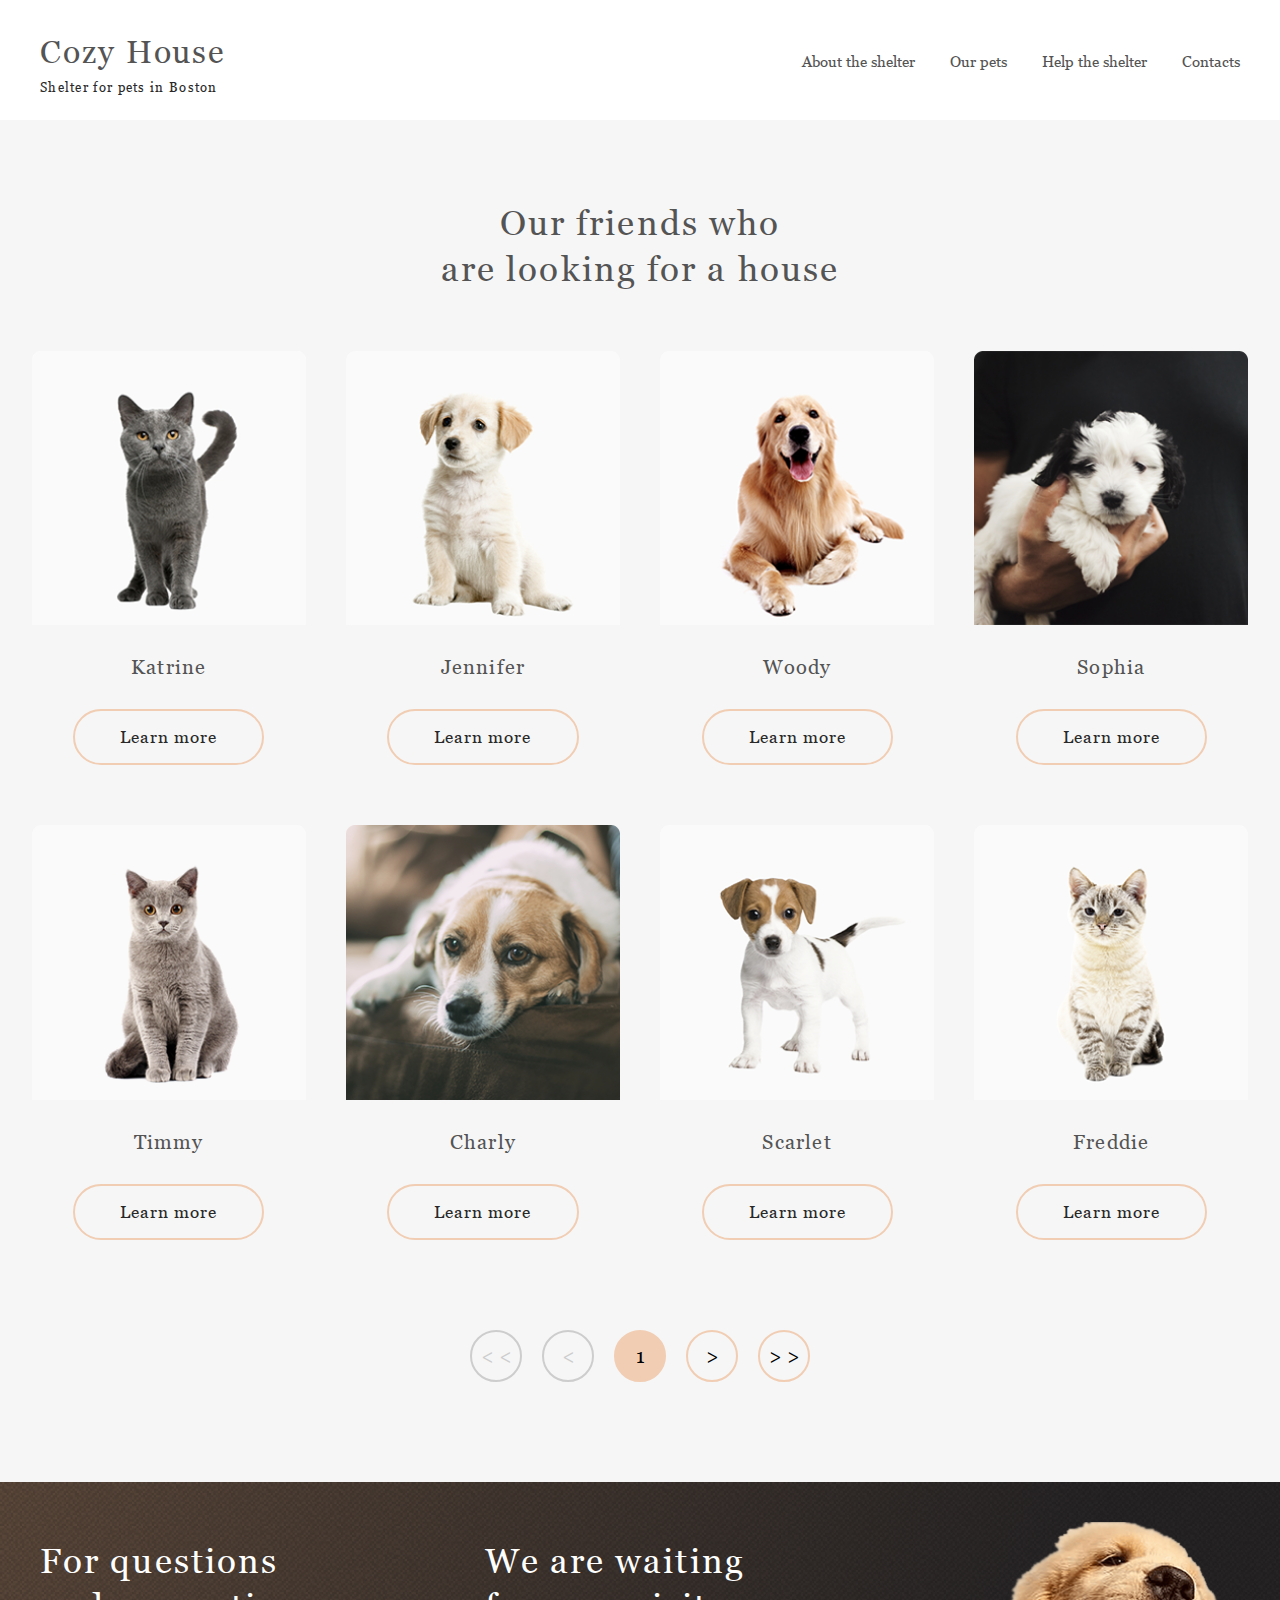
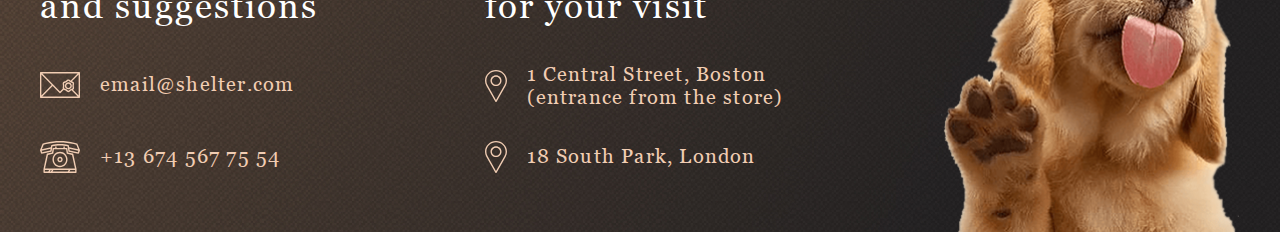
==== pets.html @ d8ec3523 "init first" ====
<!DOCTYPE html>
<html lang="en">

<head>
    <meta charset="UTF-8">
    <meta name="viewport" content="width=device-width, initial-scale=1.0">
    <link href="./styles/normalize.css" rel="stylesheet">
    <link href="./styles/theme.css" rel="stylesheet">
    <link href="./styles/global.css" rel="stylesheet">
    <link href="./font-faces.css" rel="stylesheet">
    <link href="./styles/breakpoints.css" rel="stylesheet">
    <link href="./index.css" rel="stylesheet">
    <link href="./styles/common.css" rel="stylesheet">
    <link href="./pets.css" rel="stylesheet">
    <title>Shelter</title>
</head>
<body>
    <div class="wrapper">
        <header class="header">
            <div class="header__container">
                <div class="header__logo">
                    <p class="header__logo-title header__logo-title-dark">
                        Cozy House
                    </p>
                    <p class="header__logo-subtitle header__logo-subtitle-dark">
                        Shelter for pets in Boston
                    </p>
                </div>
                <nav class="header__navigation">
                    <ul class="header__list">
                        <li class="header__list-item">
                            <a href="#" class="header__link header__link-dark">About the shelter</a>
                        </li>
                        <li class="header__list-item">
                            <a href="#" class="header__link header__link-dark">Our pets</a>
                        </li>
                        <li class="header__list-item">
                            <a href="#" class="header__link header__link-dark">Help the shelter</a>
                        </li>
                        <li class="header__list-item">
                            <a href="#" class="header__link header__link-dark">Contacts</a>
                        </li>
                    </ul>
                </nav>


                <div class="burger">
                    <div class="burger__btn">
                        <span class="burger__line burger__line-black"></span>
                        <span class="burger__line burger__line-black"></span>
                        <span class="burger__line burger__line-black"></span>
                    </div>
<!--
    <div class="burger__content">
        <ul class="burger__list">
                            <li class="burger__item">
                                <a href="#" class="burger__link">About the shelter</a>
                            </li>
                            <li class="burger__item">
                                <a href="#" class="burger__link">Our pets</a>
                            </li>
                            <li class="burger__item">
                                <a href="#" class="burger__link">Help the shelter</a>
                            </li>
                            <li class="burger__item">
                                <a href="#" class="burger__link">Contacts</a>
                            </li>
                        </ul>
                    </div>
                    -->


                </div>

            </div>
        </header>
        <main class="content">
            <section class="pets">
                <div class="pets__container">
                    <h2 class="pets__title title">
                        Our friends who <br />
                        are looking for a house
                    </h2>


                    <div class="pets__slider">

                        <div class="pets__carousel">

                            <div class="pet__item">
                                <div class="pet__card-item">
                                    <img src="./assets/pets-katrine.png" alt="kathrene" class="pet__card-image">
                                    <div class="pet__card__content">
                                        <p class="pet__title">
                                            Katrine
                                        </p>
                                        <button class="pet__btn btn transparent-btn">
                                            Learn more
                                        </button>
                                    </div>
                                </div>



                                <div class="pet__card-item">
                                    <img src="./assets/pets-jennifer.png" alt="kathrene" class="pet__card-image">
                                    <div class="pet__card__content">
                                        <p class="pet__title">
                                            Jennifer
                                        </p>
                                        <button class="pet__btn btn transparent-btn">
                                            Learn more
                                        </button>
                                    </div>
                                </div>




                                <div class="pet__card-item">
                                    <img src="./assets/pets-woody.png" alt="kathrene" class="pet__card-image">
                                    <div class="pet__card__content">
                                        <p class="pet__title">
                                            Woody
                                        </p>
                                        <button class="pet__btn btn transparent-btn">
                                            Learn more
                                        </button>
                                    </div>
                                </div>

                                <div class="pet__card-item">
                                    <img src="./assets/sofia.png" alt="kathrene" class="pet__card-image">
                                    <div class="pet__card__content">
                                        <p class="pet__title">
                                            Sophia
                                        </p>
                                        <button class="pet__btn btn transparent-btn">
                                            Learn more
                                        </button>
                                    </div>
                                </div>




                                <div class="pet__card-item">
                                    <img src="./assets/pets-timmy.png" alt="kathrene" class="pet__card-image">
                                    <div class="pet__card__content">
                                        <p class="pet__title">
                                            Timmy
                                        </p>
                                        <button class="pet__btn btn transparent-btn">
                                            Learn more
                                        </button>
                                    </div>
                                </div>







                                <div class="pet__card-item">
                                    <img src="./assets/pets-charly.png" alt="kathrene" class="pet__card-image">
                                    <div class="pet__card__content">
                                        <p class="pet__title">
                                            Charly
                                        </p>
                                        <button class="pet__btn btn transparent-btn">
                                            Learn more
                                        </button>
                                    </div>
                                </div>

                                <div class="pet__card-item">
                                    <img src="./assets/pets-scarlet.png" alt="kathrene" class="pet__card-image">
                                    <div class="pet__card__content">
                                        <p class="pet__title">
                                            Scarlet
                                        </p>
                                        <button class="pet__btn btn transparent-btn">
                                            Learn more
                                        </button>
                                    </div>
                                </div>
                                <div class="pet__card-item">
                                    <img src="./assets/cat.png" alt="kathrene" class="pet__card-image">
                                    <div class="pet__card__content">
                                        <p class="pet__title">
                                            Freddie
                                        </p>
                                        <button class="pet__btn btn transparent-btn">
                                            Learn more
                                        </button>
                                    </div>
                                </div>


                            </div>
                        </div>
                     
                    <div class="pets__btns">
                        <button class="pet__btn round-btn dot">&#x3C; &#x3C;</button>
                        <button class="pet__btn round-btn dot">&#x3C;</button>
                        <button class="pet__btn round-btn dot">1</button>
                        <button class="pet__btn round-btn dot">&#x3E;</button>
                        <button class="pet__btn round-btn dot">&#x3E; &#x3E;</button>
                    </div>
                    </div>
                </div>
            </section>

        </main>
        <footer class="footer">
            <div class="footer__container">
                <div class="footer__item">
                    <h3 class="footer__item-title">
                        For questions and suggestions
                    </h3>
                    <div class="footer__item-point point-1">
                        <img class="footer__item-icon" src="./assets/icons/icon-email.svg" alt="footer-icon" />
                        <p class="footer__item-text">
                            email@shelter.com
                        </p>
                    </div>
                    <div class="footer__item-point point-2">
                        <img class="footer__item-icon" src="./assets/icons/icon-phone.svg" alt="footer-icon" />
                        <p class="footer__item-text">
                            +13 674 567 75 54
                        </p>
                    </div>
                </div>


                <div class="footer__item">
                    <h3 class="footer__item-title">
                        We are waiting for your visit
                    </h3>
                    <div class="footer__item-point point-3">
                        <img class="footer__item-icon" src="./assets/icons/icon-marker.svg" alt="footer-icon" />
                        <p class="footer__item-text">
                            1 Central Street, Boston <br /> (entrance from the store)
                        </p>
                    </div>
                    <div class="footer__item-point point-4">
                        <img class="footer__item-icon" src="./assets/icons/icon-marker.svg" alt="footer-icon" />
                        <p class="footer__item-text">
                            18 South Park, London
                        </p>
                    </div>
                </div>


                <img src="./assets/footer-puppy.png" alt="puppy" class="footer__image">
            </div>

        </footer>

    </div>


</body>

</html>
---- styles/theme.css ----
:root {
    --white: #FFFFFF;
  
}
---- styles/global.css ----
body {
       font-family: 'GeorgiaR', sans-serif;
       background-color: var(--white);
       font-size: 15px;
     
}
.wrapper {
    min-height: 100vh;
    overflow: hidden;
     display: flex;
     flex-direction: column;
}

.content {
    flex: 1 1 auto;
}


[class*="__container"] {
  max-width: 1280px;
    margin: 0 auto;
    padding: 0 40px;
    
}
---- font-faces.css ----
@font-face {
   /* font-family: 'MyCustomFont'; */
   font-family: 'GeorgiaR';
    src: url('fonts/ofont.ru_Georgia.ttf') format('truetype');
    font-weight: Regular;
    font-style: normal;
}
@font-face {
    font-family: 'ArialR';
    src: url('fonts/ofont.ru_Georgia.ttf') format('truetype');
    font-weight: Regular;
    font-style: normal;
}

@font-face {
    font-family: 'GeorgiaB';
    src: url('fonts/ofont.ru_GeorgiaBold.ttf') format('truetype');
    font-weight: Bold;
    font-style: normal;
}
@font-face {
    font-family: 'GeorgiaI';
    src: url('fonts/ofont.ru_GeorgiaItalic.ttf') format('truetype');
    font-weight: Italic;
    font-style: normal;
}
@font-face {
    font-family: 'ArialR';
    src: url('fonts/ofont.ru_AriaII.ttf') format('truetype');
    font-weight: Regular;
    font-style: normal;
}

/*
body {
    font-family: 'MyCustomFont', sans-serif;
}
    */
---- styles/breakpoints.css ----
@media screen and (max-width: 768px) {


    .need__container {
        display: flex;
        flex-direction: column;
        row-gap: 100px;
    }




    .need__content {
        padding: 150px 0px 0px 0px;
        margin: 0 auto;

    }

    .need__btn {
        margin: 0 auto;
    }



    .need__about {

        margin-bottom: 0px;
    }

    .need__image {
        margin-top: 0%;
    }


    /*
    .need__title {}

    .need__about {
        font-weight: 400;
        font-size: 15px;
        line-height: 160%;
        color: #cdcdcd;
    }
 */



    [class*="__container"] {


        max-width: 100%;
        margin: 0 auto;
        padding: 0 30px;
    }

}



@media screen and (max-width: 375px) {
    [class*="__container"] {
        max-width: 100%;
        margin: 0 auto;
        padding: 0 20px;
    }




    .need__title {
        font-weight: 400;
        font-size: 25px;
        line-height: 130%;
        letter-spacing: 0.06em;
        text-align: center;
        color: #fff;
    }

    .need__about {
        font-weight: 400;
        font-size: 15px;
        line-height: 160%;
        text-align: center;
        color: #cdcdcd;
    }
}
---- index.css ----
html {
    scroll-behavior: smooth;
}

.header {
    position: absolute;
    top: 0;
    left: 0;
    width: 100%;

}

.header__container {
    height: 95px;
    display: flex;
    justify-content: space-between;
    align-items: center;
    position: relative;

}


.header__logo {
    margin-top: auto;
}

.header__logo-title {
    font-family: 'GeorgiaR';
    font-weight: 400;
    font-size: 32px;
    line-height: 110%;
    letter-spacing: 0.06em;
    color: #f1cdb3;
    white-space: nowrap;
}

.header__logo-subtitle {
    font-weight: 400;
    font-size: 13px;
    letter-spacing: 0.1em;
    color: #fff;
    font-family: 'GeorgiaR';
    margin-top: 10px;
    white-space: nowrap;
}

.header__list {
    display: flex;
    column-gap: 35px;
    padding: 46px 0px 20px 0px;
}

.header__link {
    font-family: 'GeorgiaR';
    font-weight: 400;
    font-size: 15px;
    line-height: 160%;
    color: #cdcdcd;
    transition: 0.4s ease-in-out;
}

.header__link:hover {
    text-decoration: underline;


    font-weight: 400;
    font-size: 15px;
    line-height: 160%;
    color: #fafafa;
    text-decoration-color: #f1cdb3;
}

.burger {
    display: none;


}

@media screen and (max-width: 700px) {

    .header__navigation {
        display: none;
    }

    .burger {
        display: block;

    }
}


.burger__btn {
    display: flex;
    flex-direction: column;
    row-gap: 9px;
    width: 30px;
    height: 22px;
    cursor: pointer;
    margin-top: 19px;
}

.burger__line {
    border: 1px solid #f1cdb3;
    width: 30px;

}

.burger__content {
    overflow: hidden;
    width: 320px;
    background-color: #292929;
    height: 100vh;
    position: absolute;
    top: 0;
    right: 0;
    z-index: -1;
    transition: 0.5s ease-in-out;
    transform: translateX(200%);
}



.burger__list {
    display: flex;
    flex-direction: column;
    row-gap: 40px;
    justify-content: center;
    align-items: center;
    height: 100%;
}

.burger__item {
    font-weight: 400;
    font-size: 32px;
    line-height: 160%;
}

.burger__link {
    text-decoration: none;
    color: #cdcdcd;
}
.burger__line-black {
border: 1px solid #000;
}
/*=========================================*/
.need {
    width: 100%;
    height: auto;
    background-image: url(./assets/Start\ screen.jpg);
    background-size: cover;
}

.need__container {
    display: flex;
    justify-content: space-between;
}

.need__background {
    position: absolute;
    top: 0;
    left: 0;
    width: 100%;
    height: 908px;
    z-index: -1;
}

.need__content {
    padding: 343px 0px 243px 0px;

}

.need__image {
    margin-top: auto;
    max-width: 698px;
    object-fit: contain;

    width: 59.5%;
}

@media screen and (max-width: 768px) {
    .need__content {
        padding: 150px 0px 0px 0px;
        margin: 0 auto;

    }


    .need__image {
        width: 80%;
        margin-left: auto;
    }




}

.need__btn {}



.need__title {
    font-weight: 400;
    font-size: 44px;
    line-height: 130%;
    color: #fff;

    max-width: 310px;
    margin-bottom: 42px;
}

.need__about {
    font-weight: 400;
    font-size: 15px;
    line-height: 160%;
    color: #cdcdcd;

    max-width: 460px;
    margin-bottom: 42px;
}




@media screen and (max-width: 375px) {
    [class*="__container"] {
        max-width: 100%;
        margin: 0 auto;
        padding: 0 10px;
    }




    .need__title {
        font-weight: 400;
        font-size: 25px;
        line-height: 130%;
        letter-spacing: 0.06em;
        text-align: center;
        color: #fff;
        max-width: 80%;
        margin: 0 auto;

    }

    .need__about {
        font-weight: 400;
        font-size: 15px;
        line-height: 160%;
        text-align: center;
        color: #cdcdcd;
        max-width: 100%;
        margin-top: 42px;
    }

    .need__image {
        width: 87%;
    }

    .burger__btn {
        margin-right: 10px;
        margin-top: 30px;
    }

    .header__logo {
        margin-left: 10px;
    }
}



.shelter {
    padding: 80px 0px 100px 0px;
}

.shelter__container {
    display: flex;
    justify-content: center;
    column-gap: 125px;

}

.shelter__pets {
    object-fit: contain;

    width: 25%;
}

@media screen and (max-width: 768px) {
    .shelter__container {
        flex-direction: column-reverse;
        align-items: center;
        column-gap: 0px;
    }

    .shelter__pets {
        margin-top: 80px;
        width: 43%;
    }
}

.shelter__content {
    display: flex;
    flex-direction: column;
    row-gap: 25px;

}

.shelter__title {
    padding-top: 14px;
}

.shelter__about {
    max-width: 430px;
    font-family: 'Arial', sans-serif;
    font-weight: 400;
    font-size: 15px;
    line-height: 160%;
    color: #4c4c4c;
}

@media screen and (max-width: 375px) {

    .shelter {
        padding: 28px 0px 42px 0px;
    }


    .shelter__pets {
        width: 86%;
        margin-top: 42px;
    }

    .shelter__content {
        row-gap: 0px;
    }

    .shelter__title {
        margin-bottom: 25px;


    }

    .shelter__about:not(:last-child) {
        margin-bottom: 22px;
    }

    .shelter__about {
        padding: 0 15px;
        text-align: justify;
    }
}







.friends {
    padding: 80px 0px 100px 0;
    background: #f6f6f6;

}

.friends__container {
    display: flex;
    flex-direction: column;
    row-gap: 60px;
    justify-content: center;

    align-items: space-between;
    

}

.friends__title {
    font-size: 35px;
    line-height: 130%;
    letter-spacing: 0.06em;
    text-align: center;
    color: #545454;


}

@media screen and (max-width: 375px) {
    .friends__title {
        margin-bottom: 42px;
    }
}

.friends__slider {
    display: flex;
    align-items: center;
    column-gap: 52px;
    justify-content: space-between;
 
    

}

.friends__slider-inner {
    display: flex;
    column-gap: 90px;
    justify-content: center;

}

@media screen and (max-width: 950px) {
    .friends__slider {
        column-gap: 12px;
    }

    .friends__slider-inner {
        column-gap: 40px;
        justify-content: space-between;
        width: 100%;
    }
}

@media screen and (max-width: 768px) {
    .friends__slider-inner {
        display: flex;
        flex-direction: column;
    }
}

.friends__btn {
    align-self: center;
 /*   margin-bottom: 100px;  */
}

@media screen and (max-width: 505px) {




    .friends {
        padding: 42px 0px 42px 0;


    }

    .friends__slider {

        flex-wrap: wrap;

    }

    .friends__slider-inner {
        order: 1;
        width: 100%;
        max-width: 100%;
        position: relative;
        bottom: 30px;
    }

    .slider__btn {
        order: 2;
        margin-bottom: 20px;
        /*   margin-left: 45px;
    margin-right: 45px;

    */
        margin-left: auto;
        margin-right: auto;
    }


    .friends__container {

        row-gap: 42px;


    }
 
}

/*=================================*/

.help {
    padding: 80px 0px 100px 0px;
    background-color: #fff;
}

.help__title {
    text-align: center;
    margin-bottom: 60px;
}

.help__cards {
    display: flex;
    flex-wrap: wrap;
    column-gap: 120px;
    row-gap: 55px;
    justify-content: center;
    max-width: 1126px;
    margin: 0 auto;


}

@media screen and (max-width: 768px) {
    .help__cards {
        display: grid;
        column-gap: 0;
        grid-template-columns: repeat(3, 1fr);
    }
}

@media screen and (max-width: 505px) {
    .help__cards {
        display: grid;
        column-gap: 0;
        grid-template-columns: repeat(2, 1fr);
    }
}

.help__card {
    text-align: center;

}

.help__card-title {
    font-weight: 400;
    font-size: 20px;
    line-height: 115%;
    letter-spacing: 0.06em;

    color: #545454;

}

.help__card-img {
    text-align: center;
    margin-bottom: 30px;
}




@media screen and (max-width: 375px) {
    .help__card-title {
        font-size: 15px;
        white-space: nowrap;
    }


    .help__card-img {
        text-align: center;
        margin-bottom: 20px;
        /*  width: 35%;
    max-height: 50px; */
        width: 50px;
        height: 50px;
        object-fit: contain;
    }

    .help__title {
        margin-bottom: 42px;
    }



    .help {
        padding: 42px 0px 42px 0px;

    }


    .help__cards {
        row-gap: 30px;
    }
}



/*===============================================================*/

.donation {


    background-color: #F6F6F6;
    padding: 80px 0px 100px 0px;
    /*  
    */

}

.donation__container {
    display: flex;
    justify-content: center;
    column-gap: 30px;

}

.donation__btn {
    padding: 10px 15px;
    border-radius: 9px;
    background-color: #F1CDB3;
    align-self: flex-start;
    display: flex;
    column-gap: 15px;
    cursor: pointer;

}

.donation__number {
    font-weight: 400;
    font-size: 20px;
    line-height: 115%;
    letter-spacing: 0.06em;
    color: #545454;
}

.donation__about {
    font-family: 'Arial';
    font-style: italic;
    font-weight: 400;
    font-size: 12px;
    line-height: 150%;
    color: #b2b2b2;
    max-width: 380px;
}

.donation__content {
    display: flex;
    flex-direction: column;
    row-gap: 20px;
}

.donation__image {
    object-fit: contain;
}


@media screen and (max-width: 768px) {
    .donation__container {
        flex-direction: column-reverse;
        align-items: center;
    }

    .donation__image {
        margin-top: 60px;
    }
}






@media screen and (max-width: 400px) {
    .donation__number {
        font-size: 15px;
    }

    .donation__title,
    .donation__subtitle {
        text-align: center;
    }

    .donation__about {
        text-align: justify;
    }

    .donation__subtitle {
        white-space: nowrap;
    }

    .donation {

        padding: 42px 0px 42px 0;
    }

    .donation__btn {
        margin: 0 auto;
    }

    .donation__image {
        margin-top: 42px;
        width: 90%;
    }
}

/*===================================================*/
.footer {
    width: 100%;
    height: auto;
    background-image: url(./assets/Start\ screen.jpg);
    background-size: cover;
}

.footer__container {

    display: flex;
    justify-content: space-between;
    min-height: 350px;
    /*  column-gap: 60px; */
    column-gap: 10px;
}

.footer__item {
    padding: 56px 0px 0px 0px;

    display: flex;
    flex-direction: column;
    /*   row-gap: 40px; */
}

.footer__item-title {
    font-weight: 400;
    font-size: 35px;
    line-height: 130%;
    letter-spacing: 0.06em;
    color: #fff;
    max-width: 288px;
}

.footer__item-point {
    display: flex;
    column-gap: 20px;
    align-items: center;
}

.footer__item-icon {}

.footer__item-text {
    font-weight: 400;
    font-size: 20px;
    line-height: 115%;
    letter-spacing: 0.06em;
    color: #f1cdb3;
}

.footer__image {
    margin-top: auto;
    object-fit: contain;
}

.point-1,
.point-2 {
    margin-top: 40px;
}

.point-3 {
    margin-top: 34px;
}

.point-4 {
    margin-top: 32px;
}

@media screen and (max-width: 950px) {
    .footer__container {
        display: grid;
        grid-template-columns: repeat(2, 1fr);
        align-items: space-between;
        width: 100%;
        row-gap: 65px;

        padding: 0 64px;
    }
    .footer__item:nth-child(1) {
        grid-column: span 1;

        margin-right: auto;


        padding: 30px 0px 0px 0px;
    }

    .footer__item:nth-child(2) {
        grid-column: span 1;

        margin-left: auto;


        padding: 30px 0px 0px 0px;
    }

    .footer__image {
        justify-self: center;
        grid-column: span 2;
    }
}



@media screen and (max-width: 700px) {
   
     .footer__container {
         display: flex;
         flex-direction: column;
        align-items: center;
        justify-content: center;
        row-gap: 40px;

     }
       
     .footer__item {
        margin-left: 0;
        margin-right: 0;
        width: 100%;
       display: flex;
       flex-direction: column;
       row-gap: 40px;
 
      
     }
.footer__item  {
    padding: 0px 0px 0px 0px ;
}
     .point-1, .point-2, .point-3, .point-4 {
        margin-top: 0;
     }

     .footer__container {
       padding: 0px 10px 0px 10px;
        row-gap: 0;
      /*  padding: 0px 10px; */

     }

     
.footer__item-title {
padding-top: 6px;
font-size: 25px;
 margin-bottom: 40px;
 max-width: 90%;
 width: 100%;
 margin: 0 auto;
 text-align: center;
}


.footer__image {
    margin-top: 40px;
    width: 85%;
    
}
.footer__item-point {
    margin: 0 auto;
}
}


.need__link {
 color: #292929;
}
---- styles/common.css ----
.title {
    font-size: 35px;
    line-height: 130%;
    letter-spacing: 0.06em;
    color: #545454;
}

@media screen and (max-width: 375px) {

    .title {
       /* margin-bottom: 25px; */


        font-size: 25px;
        line-height: 130%;
        letter-spacing: 0.06em;
        text-align: center;
    }
}


.subtitle {
    font-weight: 400;
    font-size: 15px;
    line-height: 110%;
    letter-spacing: 0.06em;
    color: #545454;
}
@media screen and (max-width: 375px) {
.subtitle {
    letter-spacing: 0;
}
}
.btn {
    padding: 15px 45px;
    border-radius: 100px;
    background: #f1cdb3;
    cursor: pointer;
    display: flex;
    align-items: center;
    justify-content: center;
    font-size: 17px;
    line-height: 130%;
    letter-spacing: 0.06em;
    color: #292929;
    transition: 0.4s ease-in-out;
}


/*
.round-btn {
    padding: 23px 19px;
    border-radius: 50%;
    display: flex;
    align-items: center;
    justify-content: center;
    border: 2px solid #f1cdb3;
    transition: 0.4s ease-in-out;
    width: 52px;
    height: 52px;
    object-fit: contain;
}
    */


.round-btn {
    padding: 23px 19px;
    border-radius: 50%;
    display: flex;
    align-items: center;
    justify-content: center;
    border: 2px solid #f1cdb3;
    transition: 0.4s ease-in-out;
    width: 52px;
    height: 52px;
}


.round-btn img {
    width: 14px;
    height: 6px;
    flex-shrink: 0;
    min-width: 14px
}

.btn:hover,
.round-btn:hover {
    background-color: #fddcc4;
}

.transparent-btn {
    border: 2px solid #f1cdb3;
    background-color: transparent;

}

.pet__card {
    background-color: #FAFAFA;
    transition: 0.4s ease-in-out;
}
.pet__card-image {
    width: 100%;
}

.pet__card:hover {
    background-color: #e7e7e7;
}

@media screen and (max-width: 1250px) {
    .pet__card:nth-child(3) {
        display: none;
    }
}

.pet__card__content {
    padding: 30px 41.5px;
}

@media screen and (max-width: 768px) {
    .pet__card:nth-child(2) {
        display: none;
    }

    .pet__card, .pet__card-item {
        justify-content: center;
        cursor: pointer;
        align-items: center;
        
        text-align: center;
    }

}

.pet__title {
    font-weight: 400;
    font-size: 20px;
    letter-spacing: 0.06em;
    text-align: center;
    color: #545454;
    margin-bottom: 30px;
}

@media screen and (max-width: 375px) {
    .pet__title {
        margin-bottom: 30px;
    }
}

.pet__btn {
    margin: 0 auto;
    white-space: nowrap;
}
---- pets.css ----
.pets {
    margin-top: 120px;
    background-color: #F6F6F6;
    
}
.pets__container {
    padding: 80px 0px 100px 0px;

}
.pets__title {
    text-align: center;
    margin-bottom: 60px;
}

.pet__item {
    display: grid;
    grid-template-columns: repeat(4, 1fr);
    row-gap: 30px;
    column-gap: 40px;
} 
.pets__slider {
    display: flex;
    flex-direction: column;
    align-items: center;
 
}
.pets__btns {
display: inline-flex;
column-gap: 20px;
margin-top: 60px;
    

}

.dot {
    font-size: 20px;
}

.dot:nth-child(1), .dot:nth-child(2) {
    border: 2px solid #cdcdcd;
    color: #cdcdcd
   
}

.dot:nth-child(3) {
    background: #f1cdb3;
}
.header__logo-title-dark {
    color: #545454;
}

.header__logo-subtitle-dark {
    color: #292929;
}
.header__link-dark {
    color: #545454;
    transition: 0.4s ease-in-out;
}

.header__link-dark:hover {
    color: #292929;


    text-decoration: underline;


    font-weight: 400;
    font-size: 15px;
    line-height: 160%;
   
    text-decoration-color: #f1cdb3;
}

 
@media screen and (max-width: 1250px) {
    .pet__card-item:nth-child(7), .pet__card-item:nth-child(8) {
display: none;
    }
    .pet__item {
        grid-template-columns: repeat(2, 1fr);
    }
}


@media screen and (max-width: 600px) {
    .pet__card-item:nth-child(5), .pet__card-item:nth-child(6),  .pet__card-item:nth-child(4) {
display: none;
    }
    .pet__item {
        grid-template-columns: repeat(1, 1fr);
    }
}
    @media screen and (max-width: 650px) {
        .pets__container{
    
            padding: 42px 0px 42px 0px;
        }
        .pets__btns {
            column-gap: 10px;
        }
    }
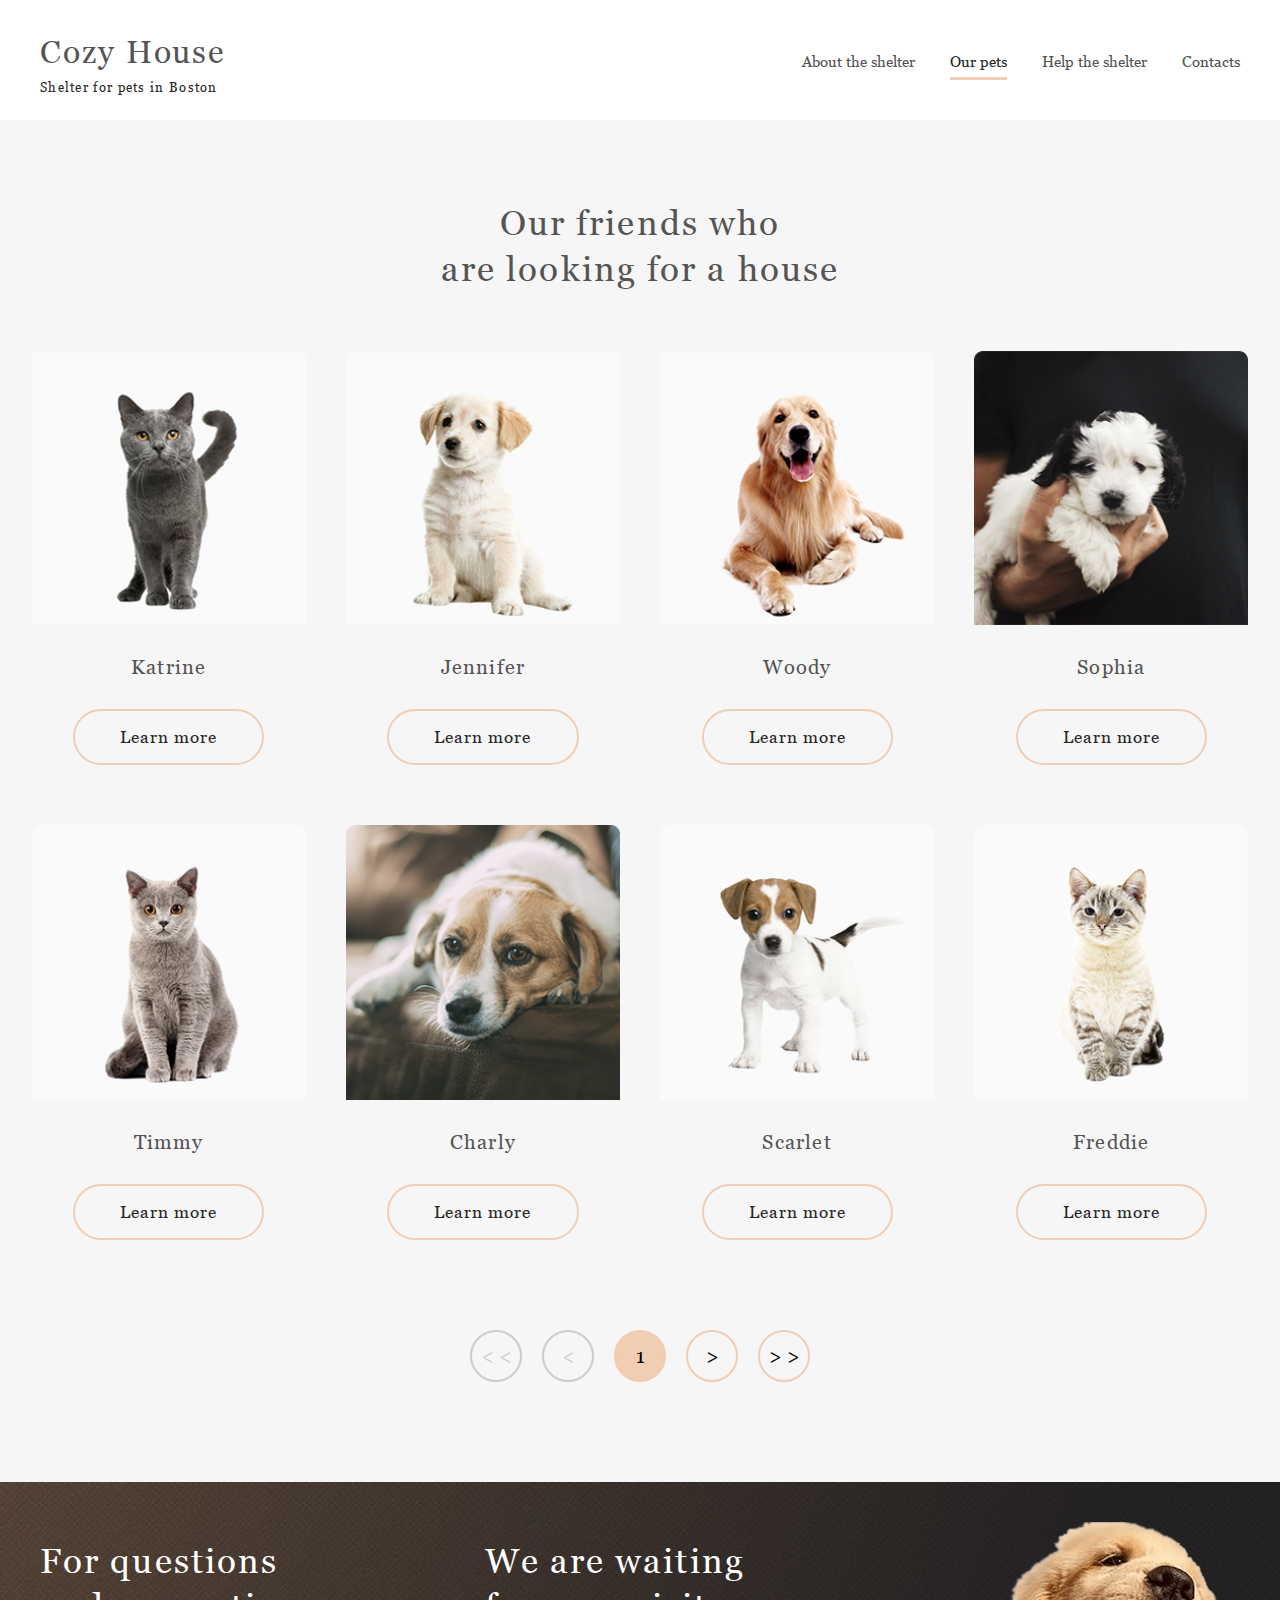
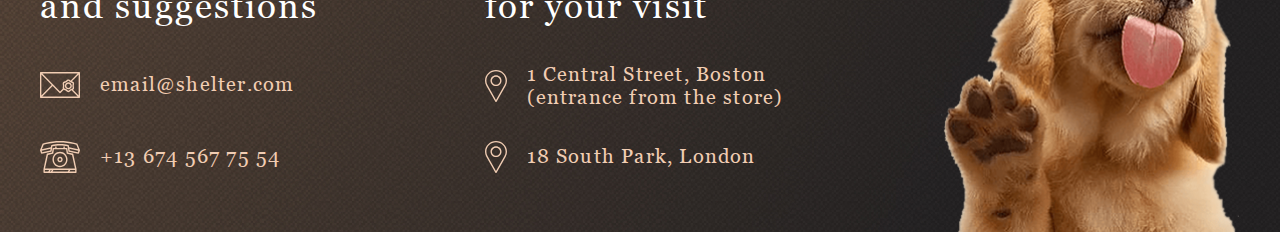
==== commit 2239409c: "fix issues" ====
--- a/pets.html
+++ b/pets.html
@@ -12,33 +12,34 @@
     <link href="./index.css" rel="stylesheet">
     <link href="./styles/common.css" rel="stylesheet">
     <link href="./pets.css" rel="stylesheet">
+    <link rel="icon" href="./assets/cat.png" type="image/png">
     <title>Shelter</title>
 </head>
 <body>
     <div class="wrapper">
         <header class="header">
             <div class="header__container">
-                <div class="header__logo">
+                <a href="#" class="header__logo">
                     <p class="header__logo-title header__logo-title-dark">
                         Cozy House
                     </p>
                     <p class="header__logo-subtitle header__logo-subtitle-dark">
                         Shelter for pets in Boston
                     </p>
-                </div>
+                </a>
                 <nav class="header__navigation">
                     <ul class="header__list">
                         <li class="header__list-item">
                             <a href="#" class="header__link header__link-dark">About the shelter</a>
                         </li>
                         <li class="header__list-item">
-                            <a href="#" class="header__link header__link-dark">Our pets</a>
-                        </li>
-                        <li class="header__list-item">
-                            <a href="#" class="header__link header__link-dark">Help the shelter</a>
-                        </li>
-                        <li class="header__list-item">
-                            <a href="#" class="header__link header__link-dark">Contacts</a>
+                            <a href="#" class="header__link header__link-dark header__link-active-dark">Our pets</a>
+                        </li>
+                        <li class="header__list-item">
+                            <a href="index.html#help" class="header__link header__link-dark">Help the shelter</a>
+                        </li>
+                        <li class="header__list-item">
+                            <a href="#contacts" class="header__link header__link-dark">Contacts</a>
                         </li>
                     </ul>
                 </nav>
@@ -50,25 +51,7 @@
                         <span class="burger__line burger__line-black"></span>
                         <span class="burger__line burger__line-black"></span>
                     </div>
-<!--
-    <div class="burger__content">
-        <ul class="burger__list">
-                            <li class="burger__item">
-                                <a href="#" class="burger__link">About the shelter</a>
-                            </li>
-                            <li class="burger__item">
-                                <a href="#" class="burger__link">Our pets</a>
-                            </li>
-                            <li class="burger__item">
-                                <a href="#" class="burger__link">Help the shelter</a>
-                            </li>
-                            <li class="burger__item">
-                                <a href="#" class="burger__link">Contacts</a>
-                            </li>
-                        </ul>
-                    </div>
-                    -->
-
+ 
 
                 </div>
 
@@ -196,8 +179,6 @@
                                         </button>
                                     </div>
                                 </div>
-
-
                             </div>
                         </div>
                      
@@ -213,7 +194,8 @@
             </section>
 
         </main>
-        <footer class="footer">
+     
+        <footer class="footer" id="contacts">
             <div class="footer__container">
                 <div class="footer__item">
                     <h3 class="footer__item-title">
@@ -221,15 +203,15 @@
                     </h3>
                     <div class="footer__item-point point-1">
                         <img class="footer__item-icon" src="./assets/icons/icon-email.svg" alt="footer-icon" />
-                        <p class="footer__item-text">
-                            email@shelter.com
-                        </p>
+                        <div class="footer__item-text">
+                            <a href="mailto:email@shelter.com">email@shelter.com</a>
+                        </div>
                     </div>
                     <div class="footer__item-point point-2">
                         <img class="footer__item-icon" src="./assets/icons/icon-phone.svg" alt="footer-icon" />
-                        <p class="footer__item-text">
-                            +13 674 567 75 54
-                        </p>
+                        <div class="footer__item-text">
+                          <a href="tel:+136745677554">+13 674 567 75 54</a>
+                        </div>
                     </div>
                 </div>
 
@@ -240,15 +222,19 @@
                     </h3>
                     <div class="footer__item-point point-3">
                         <img class="footer__item-icon" src="./assets/icons/icon-marker.svg" alt="footer-icon" />
-                        <p class="footer__item-text">
-                            1 Central Street, Boston <br /> (entrance from the store)
-                        </p>
+                        <div class="footer__item-text">
+                            <a href="https://www.google.com/maps?q=1+Central+Street,+Boston+(entrance+from+the+store)" target="_blank">
+                                1 Central Street, Boston <br /> (entrance from the store)
+                            </a>
+                        </div>
                     </div>
                     <div class="footer__item-point point-4">
                         <img class="footer__item-icon" src="./assets/icons/icon-marker.svg" alt="footer-icon" />
-                        <p class="footer__item-text">
-                            18 South Park, London
-                        </p>
+                        <div class="footer__item-text">
+                            <a href="https://www.google.com/maps?q=18+South+Park,+London" target="_blank">
+                                18 South Park, London
+                            </a>
+                        </div>
                     </div>
                 </div>
 
@@ -257,6 +243,7 @@
             </div>
 
         </footer>
+      
 
     </div>
 
--- a/index.css
+++ b/index.css
@@ -50,15 +50,90 @@
     padding: 46px 0px 20px 0px;
 }
 
+
+
+
 .header__link {
     font-family: 'GeorgiaR';
     font-weight: 400;
     font-size: 15px;
     line-height: 160%;
     color: #cdcdcd;
+    text-decoration: none;  
+    position: relative; 
     transition: 0.4s ease-in-out;
 }
 
+.header__link::after {
+    content: '';  
+    display: block; 
+    margin-top: 10px;  
+    background: #f1cdb3; 
+    height: 3px;  
+    width: 100%;  
+    position: absolute; 
+    left: 0;  
+    bottom: -10px;  
+    opacity: 0;
+    transition: opacity 0.4s ease-in-out;
+}
+
+.header__list-item .header__link-active {
+    color: #fafafa;
+}
+.header__list-item .header__link-active-dark {
+    color: #292929;
+}
+.header__link-active::after,
+.header__link-active-dark::after,
+.header__link:hover::after {
+    opacity: 1;
+}
+ 
+/* color: #292929;
+.header__link {
+    font-family: 'GeorgiaR';
+    font-weight: 400;
+    font-size: 15px;
+    line-height: 160%;
+    color: #cdcdcd;
+    text-decoration: none;  
+    position: relative; 
+    transition: 0.4s ease-in-out;
+}
+
+.header__list-item .header__link-active {
+    color: #fafafa;
+}
+
+.header__link-active::after {
+    content: '';  
+    display: block; 
+    margin-top: 10px;  
+    background: #f1cdb3; 
+    height: 3px;  
+    width: 100%;  
+    position: absolute; 
+    left: 0;  
+    bottom: -10px;  
+}
+    */
+/*
+.header__link {
+    font-family: 'GeorgiaR';
+    font-weight: 400;
+    font-size: 15px;
+    line-height: 160%;
+    color: #cdcdcd;
+    
+}
+
+.header__list-item .header__link-active {
+    color: #fafafa;
+    text-decoration: underline  ;
+}
+*/
+/*
 .header__link:hover {
     text-decoration: underline;
 
@@ -69,7 +144,7 @@
     color: #fafafa;
     text-decoration-color: #f1cdb3;
 }
-
+*/
 .burger {
     display: none;
 
@@ -383,6 +458,10 @@
     color: #545454;
 
 
+    
+}
+.friends__link {
+    color: #292929;
 }
 
 @media screen and (max-width: 375px) {
@@ -429,7 +508,6 @@
 
 .friends__btn {
     align-self: center;
- /*   margin-bottom: 100px;  */
 }
 
 @media screen and (max-width: 505px) {
@@ -460,10 +538,6 @@
     .slider__btn {
         order: 2;
         margin-bottom: 20px;
-        /*   margin-left: 45px;
-    margin-right: 45px;
-
-    */
         margin-left: auto;
         margin-right: auto;
     }
@@ -551,8 +625,6 @@
     .help__card-img {
         text-align: center;
         margin-bottom: 20px;
-        /*  width: 35%;
-    max-height: 50px; */
         width: 50px;
         height: 50px;
         object-fit: contain;
@@ -614,7 +686,9 @@
     letter-spacing: 0.06em;
     color: #545454;
 }
-
+.donation__number a {
+    color: #545454;
+}
 .donation__about {
     font-family: 'Arial';
     font-style: italic;
@@ -698,7 +772,6 @@
     display: flex;
     justify-content: space-between;
     min-height: 350px;
-    /*  column-gap: 60px; */
     column-gap: 10px;
 }
 
@@ -707,7 +780,6 @@
 
     display: flex;
     flex-direction: column;
-    /*   row-gap: 40px; */
 }
 
 .footer__item-title {
@@ -734,7 +806,9 @@
     letter-spacing: 0.06em;
     color: #f1cdb3;
 }
-
+.footer__item-text a {
+    color: #f1cdb3;
+}
 .footer__image {
     margin-top: auto;
     object-fit: contain;
--- a/pets.css
+++ b/pets.css
@@ -57,21 +57,6 @@
     transition: 0.4s ease-in-out;
 }
 
-.header__link-dark:hover {
-    color: #292929;
-
-
-    text-decoration: underline;
-
-
-    font-weight: 400;
-    font-size: 15px;
-    line-height: 160%;
-   
-    text-decoration-color: #f1cdb3;
-}
-
- 
 @media screen and (max-width: 1250px) {
     .pet__card-item:nth-child(7), .pet__card-item:nth-child(8) {
 display: none;
